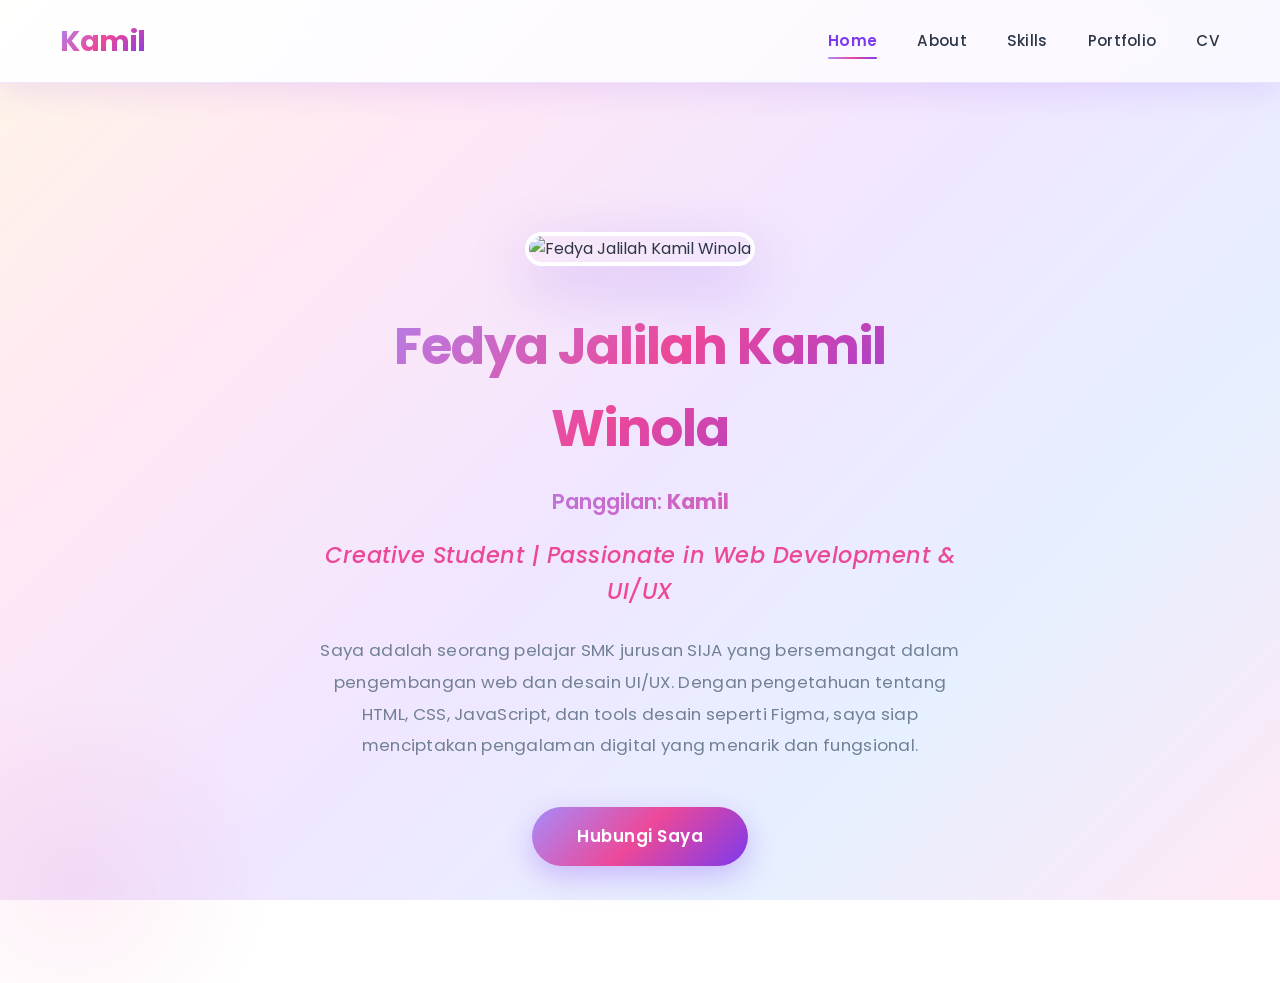
==== index.html @ b24539f2 "profil kamil" ====
<!DOCTYPE html>
<html lang="id">
<head>
  <meta charset="UTF-8">
  <meta name="viewport" content="width=device-width, initial-scale=1.0">
  <title>Fedya Jalilah Kamil Winola - Personal Branding</title>
  <link href="https://fonts.googleapis.com/css2?family=Poppins:wght@300;400;500;600;700&family=Playfair+Display:wght@400;700&display=swap" rel="stylesheet">
  <link rel="stylesheet" href="style.css">
</head>
<body>
  <!-- ==================== NAVBAR ==================== -->
  <nav>
    <div class="container">
      <a href="index.html" class="nav-brand">Kamil</a>
      <ul class="nav-menu">
        <li><a href="index.html">Home</a></li>
        <li><a href="about.html">About</a></li>
        <li><a href="skills.html">Skills</a></li>
        <li><a href="portofolio.html">Portfolio</a></li>
        <li><a href="cv.html">CV</a></li>
      </ul>
      <div class="hamburger">
        <span></span>
        <span></span>
        <span></span>
      </div>
    </div>
  </nav>

  <!-- ==================== BAGIAN BERANDA ==================== -->
  <section class="section">
    <div class="container">
      <div class="hero-content">
        <img src="https://i.ibb.co.com/vxZS2JZN/Whats-App-Image-2026-04-15-at-09-50-17.jpg" alt="Fedya Jalilah Kamil Winola" class="profile-img">
        <h1>Fedya Jalilah Kamil Winola</h1>
        <p class="nickname">Panggilan: <strong>Kamil</strong></p>
        <p class="tagline">Creative Student | Passionate in Web Development & UI/UX</p>
        <p class="description">
          Saya adalah seorang pelajar SMK jurusan SIJA yang bersemangat dalam pengembangan web dan desain UI/UX. Dengan pengetahuan tentang HTML, CSS, JavaScript, dan tools desain seperti Figma, saya siap menciptakan pengalaman digital yang menarik dan fungsional.
        </p>
        <a href="cv.html" class="cta-button">Hubungi Saya</a>
      </div>
    </div>
  </section>

  <script src="sript.js"></script>
</body>
</html>
---- style.css ----
/* ==================== GAYA UMUM ==================== */
* {
  margin: 0;
  padding: 0;
  box-sizing: border-box;
}

:root {
  --primary-light: #a78bfa;
  --primary-dark: #7c3aed;
  --secondary-pink: #ec4899;
  --secondary-rose: #f43f5e;
  --bg-white: #ffffff;
  --bg-light: #faf8ff;
  --text-dark: #2d3748;
  --text-gray: #718096;
  --border-light: #e2e8f0;
  --accent-gradient: linear-gradient(135deg, #a78bfa 0%, #ec4899 50%, #7c3aed 100%);
}

html {
  scroll-behavior: smooth;
}

body {
  font-family: 'Poppins', sans-serif;
  background: linear-gradient(135deg, #fff5e6 0%, #ffe8f5 25%, #f0e6ff 50%, #e6f0ff 75%, #ffe8f5 100%);
  background-attachment: fixed;
  color: var(--text-dark);
  line-height: 1.6;
  overflow-x: hidden;
  position: relative;
  width: 100%;
  transition: overflow 0.3s ease;
}

/* Elemen dekoratif latar belakang halus */
body::before {
  content: '';
  position: fixed;
  top: -50%;
  right: -10%;
  width: 500px;
  height: 500px;
  background: radial-gradient(circle, rgba(167, 139, 250, 0.08) 0%, transparent 70%);
  border-radius: 50%;
  pointer-events: none;
  z-index: -1;
}

body::after {
  content: '';
  position: fixed;
  bottom: -20%;
  left: -10%;
  width: 400px;
  height: 400px;
  background: radial-gradient(circle, rgba(236, 72, 153, 0.08) 0%, transparent 70%);
  border-radius: 50%;
  pointer-events: none;
  z-index: -1;
}

/* ==================== KONTAINER ==================== */
.container {
  max-width: 1200px;
  margin: 0 auto;
  padding: 0 20px;
  width: 100%;
  box-sizing: border-box;
}

.section {
  min-height: 100vh;
  display: flex;
  align-items: center;
  justify-content: center;
  padding: 120px 20px 80px;
  position: relative;
  width: 100%;
  box-sizing: border-box;
}

/* ==================== BILAH NAVIGASI ==================== */
nav {
  position: sticky;
  top: 0;
  background: linear-gradient(135deg, rgba(255, 255, 255, 0.95) 0%, rgba(250, 248, 255, 0.95) 100%);
  backdrop-filter: blur(20px);
  box-shadow: 0 8px 32px rgba(124, 58, 237, 0.12);
  z-index: 1000;
  border-bottom: 1px solid rgba(167, 139, 250, 0.2);
  width: 100%;
}

nav .container {
  display: flex;
  justify-content: space-between;
  align-items: center;
  padding: 18px 20px;
  position: relative;
  max-width: 1200px;
  margin: 0 auto;
  width: 100%;
  box-sizing: border-box;
}

.nav-brand {
  font-size: 1.8rem;
  font-weight: 700;
  background: var(--accent-gradient);
  -webkit-background-clip: text;
  -webkit-text-fill-color: transparent;
  background-clip: text;
  text-decoration: none;
  letter-spacing: -0.5px;
  transition: all 0.3s ease;
}

.nav-brand:hover {
  transform: scale(1.05);
  filter: drop-shadow(0 4px 12px rgba(236, 72, 153, 0.2));
}

.nav-menu {
  display: flex;
  list-style: none;
  gap: 40px;
  align-items: center;
}

.nav-menu a {
  text-decoration: none;
  color: var(--text-dark);
  font-weight: 500;
  font-size: 0.95rem;
  position: relative;
  transition: all 0.3s ease;
  letter-spacing: 0.3px;
}

.nav-menu a::after {
  content: '';
  position: absolute;
  width: 0;
  height: 2.5px;
  bottom: -8px;
  left: 0;
  background: var(--accent-gradient);
  transition: width 0.4s cubic-bezier(0.25, 0.46, 0.45, 0.94);
  border-radius: 2px;
}

.nav-menu a:hover::after,
.nav-menu a.active::after {
  width: 100%;
}

.nav-menu a.active {
  color: var(--primary-dark);
  font-weight: 600;
}

.nav-menu a:hover {
  color: var(--secondary-pink);
}

.hamburger {
  display: none;
  flex-direction: column;
  cursor: pointer;
  gap: 6px;
  padding: 0;
  background: none;
  border: none;
  z-index: 1001;
}

.hamburger span {
  width: 28px;
  height: 3px;
  background: var(--primary-dark);
  border-radius: 3px;
  transition: all 0.4s cubic-bezier(0.25, 0.46, 0.45, 0.94);
  display: block;
}

/* ==================== ANIMASI ==================== */
@keyframes fadeIn {
  from {
    opacity: 0;
    transform: translateY(20px);
  }
  to {
    opacity: 1;
    transform: translateY(0);
  }
}

@keyframes slideInLeft {
  from {
    opacity: 0;
    transform: translateX(-30px);
  }
  to {
    opacity: 1;
    transform: translateX(0);
  }
}

@keyframes slideInRight {
  from {
    opacity: 0;
    transform: translateX(30px);
  }
  to {
    opacity: 1;
    transform: translateX(0);
  }
}

@keyframes floatUp {
  0%, 100% {
    transform: translateY(0px);
  }
  50% {
    transform: translateY(-10px);
  }
}

@keyframes pulse {
  0%, 100% {
    opacity: 1;
  }
  50% {
    opacity: 0.5;
  }
}

@keyframes shimmer {
  0% {
    background-position: -1000px 0;
  }
  100% {
    background-position: 1000px 0;
  }
}

.fade-in {
  animation: fadeIn 0.8s ease-out forwards;
}

.slide-in-left {
  animation: slideInLeft 0.8s ease-out forwards;
}

.slide-in-right {
  animation: slideInRight 0.8s ease-out forwards;
}

/* ==================== HALAMAN BERANDA ==================== */
.hero-content {
  text-align: center;
  max-width: 650px;
  margin: 0 auto;
  width: 100%;
  box-sizing: border-box;
}

.profile-img {
  width: 220px;
  height: 220px;
  border-radius: 30px;
  object-fit: cover;
  margin: 0 auto 40px;
  box-shadow: 0 20px 60px rgba(124, 58, 237, 0.25);
  border: 4px solid white;
  position: relative;
  transition: all 0.4s cubic-bezier(0.25, 0.46, 0.45, 0.94);
  animation: fadeIn 0.8s ease-out, floatUp 3s ease-in-out infinite;
}

.profile-img::before {
  content: '';
  position: absolute;
  inset: -8px;
  border-radius: 30px;
  background: var(--accent-gradient);
  z-index: -1;
  opacity: 0;
  transition: opacity 0.3s ease;
}

.profile-img:hover {
  transform: scale(1.08) rotate(2deg);
  box-shadow: 0 30px 80px rgba(236, 72, 153, 0.35);
}

.profile-img:hover::before {
  opacity: 1;
  animation: shimmer 2s infinite;
}

.hero-content h1 {
  font-size: 3.2rem;
  font-weight: 700;
  margin-bottom: 15px;
  background: var(--accent-gradient);
  -webkit-background-clip: text;
  -webkit-text-fill-color: transparent;
  background-clip: text;
  animation: slideInLeft 0.8s ease-out 0.2s both;
  letter-spacing: -1px;
}

.hero-content .nickname {
  font-size: 1.3rem;
  background: linear-gradient(135deg, var(--primary-light), var(--secondary-pink));
  -webkit-background-clip: text;
  -webkit-text-fill-color: transparent;
  background-clip: text;
  font-weight: 600;
  margin-bottom: 20px;
  animation: slideInRight 0.8s ease-out 0.3s both;
}

.tagline {
  font-size: 1.4rem;
  color: var(--secondary-pink);
  margin-bottom: 25px;
  font-style: italic;
  font-weight: 500;
  animation: fadeIn 0.8s ease-out 0.4s both;
  letter-spacing: 0.5px;
}

.description {
  font-size: 1.05rem;
  color: var(--text-gray);
  margin-bottom: 45px;
  line-height: 1.9;
  animation: fadeIn 0.8s ease-out 0.5s both;
  letter-spacing: 0.3px;
}

.cta-button {
  display: inline-block;
  padding: 16px 45px;
  background: var(--accent-gradient);
  color: white;
  text-decoration: none;
  border-radius: 50px;
  font-weight: 600;
  font-size: 1.05rem;
  transition: all 0.4s cubic-bezier(0.25, 0.46, 0.45, 0.94);
  cursor: pointer;
  border: none;
  box-shadow: 0 10px 30px rgba(124, 58, 237, 0.3);
  animation: fadeIn 0.8s ease-out 0.6s both;
  letter-spacing: 0.5px;
  position: relative;
  overflow: hidden;
}

.cta-button::before {
  content: '';
  position: absolute;
  top: 0;
  left: -100%;
  width: 100%;
  height: 100%;
  background: rgba(255, 255, 255, 0.2);
  transition: left 0.5s ease;
}

.cta-button:hover::before {
  left: 100%;
}

.cta-button:hover {
  transform: translateY(-4px);
  box-shadow: 0 15px 45px rgba(236, 72, 153, 0.4);
}

/* ==================== KARTU ==================== */
.card {
  background: white;
  border-radius: 20px;
  padding: 35px;
  box-shadow: 0 8px 32px rgba(124, 58, 237, 0.08);
  border: 1.5px solid rgba(167, 139, 250, 0.15);
  transition: all 0.4s cubic-bezier(0.25, 0.46, 0.45, 0.94);
  animation: fadeIn 0.8s ease-out;
  position: relative;
  overflow: hidden;
}

.card::before {
  content: '';
  position: absolute;
  top: -50%;
  right: -50%;
  width: 200px;
  height: 200px;
  background: radial-gradient(circle, rgba(236, 72, 153, 0.1) 0%, transparent 70%);
  border-radius: 50%;
  transition: all 0.6s ease;
}

.card:hover {
  transform: translateY(-8px);
  box-shadow: 0 20px 50px rgba(124, 58, 237, 0.15);
  border-color: var(--primary-light);
}

.card:hover::before {
  top: -30%;
  right: -30%;
}

.card-title {
  font-size: 1.6rem;
  font-weight: 700;
  margin-bottom: 18px;
  background: var(--accent-gradient);
  -webkit-background-clip: text;
  -webkit-text-fill-color: transparent;
  background-clip: text;
  position: relative;
  z-index: 1;
}

.card-text {
  color: var(--text-gray);
  line-height: 1.85;
  position: relative;
  z-index: 1;
  letter-spacing: 0.3px;
}

/* ==================== KEAHLIAN ==================== */
.skill-item {
  margin-bottom: 35px;
}

.skill-name {
  font-weight: 600;
  margin-bottom: 12px;
  display: flex;
  justify-content: space-between;
  align-items: center;
  font-size: 1.05rem;
  letter-spacing: 0.3px;
}

.skill-percentage {
  background: var(--accent-gradient);
  -webkit-background-clip: text;
  -webkit-text-fill-color: transparent;
  background-clip: text;
  font-weight: 700;
  font-size: 1.1rem;
}

.progress-bar {
  width: 100%;
  height: 10px;
  background: linear-gradient(90deg, rgba(167, 139, 250, 0.08), rgba(236, 72, 153, 0.08));
  border-radius: 12px;
  overflow: hidden;
  position: relative;
  box-shadow: inset 0 2px 8px rgba(0, 0, 0, 0.05);
}

.progress-fill {
  height: 100%;
  background: var(--accent-gradient);
  border-radius: 12px;
  width: 0%;
  animation: fillProgress 1.8s cubic-bezier(0.25, 0.46, 0.45, 0.94) forwards;
  box-shadow: 0 0 20px rgba(236, 72, 153, 0.4);
  position: relative;
}

.progress-fill::after {
  content: '';
  position: absolute;
  top: 0;
  left: 0;
  right: 0;
  bottom: 0;
  background: linear-gradient(90deg, transparent, rgba(255, 255, 255, 0.3), transparent);
  animation: shimmer 2s infinite;
}

@keyframes fillProgress {
  from {
    width: 0%;
  }
  to {
    width: var(--progress-width);
  }
}

/* ==================== PORTOFOLIO ==================== */
.portfolio-grid {
  display: grid;
  grid-template-columns: repeat(auto-fit, minmax(320px, 1fr));
  gap: 35px;
  margin-bottom: 70px;
}

.portfolio-card {
  background: white;
  border-radius: 20px;
  overflow: hidden;
  box-shadow: 0 8px 32px rgba(124, 58, 237, 0.1);
  border: 1.5px solid rgba(167, 139, 250, 0.12);
  transition: all 0.4s cubic-bezier(0.25, 0.46, 0.45, 0.94);
  animation: fadeIn 0.8s ease-out;
  position: relative;
}

.portfolio-card::before {
  content: '';
  position: absolute;
  top: 0;
  left: 0;
  right: 0;
  height: 3px;
  background: var(--accent-gradient);
  transform: scaleX(0);
  transform-origin: left;
  transition: transform 0.4s ease;
  z-index: 2;
}

.portfolio-card:hover {
  transform: translateY(-12px);
  box-shadow: 0 25px 60px rgba(236, 72, 153, 0.2);
  border-color: var(--primary-light);
}

.portfolio-card:hover::before {
  transform: scaleX(1);
}

.portfolio-card-img {
  width: 100%;
  height: 350px;
  object-fit: cover;
  transition: all 0.5s cubic-bezier(0.25, 0.46, 0.45, 0.94);
  filter: brightness(1);
}

.portfolio-card:hover .portfolio-card-img {
  transform: scale(1.08);
  filter: brightness(0.95);
}

.portfolio-card-content {
  padding: 28px;
}

.portfolio-card h3 {
  font-size: 1.4rem;
  font-weight: 700;
  margin-bottom: 12px;
  background: var(--accent-gradient);
  -webkit-background-clip: text;
  -webkit-text-fill-color: transparent;
  background-clip: text;
}

.portfolio-card p {
  color: var(--text-gray);
  margin-bottom: 22px;
  font-size: 0.98rem;
  line-height: 1.7;
  letter-spacing: 0.3px;
}

.portfolio-link {
  display: inline-block;
  padding: 12px 24px;
  background: var(--accent-gradient);
  color: white;
  text-decoration: none;
  border-radius: 25px;
  font-weight: 600;
  font-size: 0.95rem;
  transition: all 0.3s ease;
  box-shadow: 0 4px 15px rgba(124, 58, 237, 0.25);
}

.portfolio-link:hover {
  transform: translateX(6px);
  box-shadow: 0 8px 25px rgba(236, 72, 153, 0.3);
}

/* ==================== BAGIAN SERTIFIKAT ==================== */
.certificate-section {
  margin-top: 80px;
  padding-top: 80px;
  border-top: 2px solid rgba(167, 139, 250, 0.2);
}

.certificate-title {
  text-align: center;
  font-size: 2.3rem;
  font-weight: 700;
  margin-bottom: 50px;
  background: var(--accent-gradient);
  -webkit-background-clip: text;
  -webkit-text-fill-color: transparent;
  background-clip: text;
}

.certificate-grid {
  display: grid;
  grid-template-columns: repeat(auto-fit, minmax(300px, 1fr));
  gap: 35px;
}

.certificate-card {
  background: white;
  border-radius: 20px;
  overflow: hidden;
  box-shadow: 0 8px 32px rgba(124, 58, 237, 0.1);
  border: 2px solid var(--primary-light);
  transition: all 0.4s cubic-bezier(0.25, 0.46, 0.45, 0.94);
  animation: fadeIn 0.8s ease-out;
  cursor: pointer;
  position: relative;
}

.certificate-card::after {
  content: '🔍';
  position: absolute;
  top: 50%;
  left: 50%;
  transform: translate(-50%, -50%);
  font-size: 2.5rem;
  opacity: 0;
  transition: all 0.3s ease;
  z-index: 10;
}

.certificate-card:hover {
  transform: translateY(-12px);
  box-shadow: 0 25px 60px rgba(236, 72, 153, 0.25);
}

.certificate-card:hover::after {
  opacity: 1;
}

.certificate-card:hover img {
  filter: brightness(0.7);
  transform: scale(1.05);
}

.certificate-card img {
  width: 100%;
  height: 400px;
  object-fit: cover;
  transition: all 0.4s ease;
  filter: brightness(1);
}

.certificate-card-content {
  padding: 22px;
  text-align: center;
  background: linear-gradient(135deg, rgba(167, 139, 250, 0.03), rgba(236, 72, 153, 0.03));
}

.certificate-card h3 {
  font-size: 1.2rem;
  font-weight: 700;
  background: var(--accent-gradient);
  -webkit-background-clip: text;
  -webkit-text-fill-color: transparent;
  background-clip: text;
}

/* ==================== HALAMAN CV ==================== */
.cv-container {
  max-width: 850px;
  margin: 0 auto;
  display: grid;
  gap: 45px;
}

.cv-header {
  text-align: center;
  padding-bottom: 40px;
  border-bottom: 2px solid rgba(167, 139, 250, 0.2);
}

.cv-header .profile-img {
  width: 160px;
  height: 160px;
  margin-bottom: 25px;
}

.cv-header h1 {
  font-size: 2.2rem;
  background: var(--accent-gradient);
  -webkit-background-clip: text;
  -webkit-text-fill-color: transparent;
  background-clip: text;
  margin-bottom: 10px;
  letter-spacing: -0.5px;
}

.cv-section {
  animation: fadeIn 0.8s ease-out;
}

.cv-section-title {
  font-size: 1.6rem;
  font-weight: 700;
  background: var(--accent-gradient);
  -webkit-background-clip: text;
  -webkit-text-fill-color: transparent;
  background-clip: text;
  margin-bottom: 25px;
  padding-bottom: 12px;
  border-bottom: 2.5px solid var(--primary-light);
}

.cv-item {
  margin-bottom: 25px;
  padding-bottom: 25px;
  border-bottom: 1px solid rgba(167, 139, 250, 0.1);
  transition: all 0.3s ease;
}

.cv-item:last-child {
  border-bottom: none;
}

.cv-item:hover {
  padding-left: 10px;
}

.cv-item h4 {
  font-size: 1.15rem;
  font-weight: 700;
  color: var(--text-dark);
  margin-bottom: 8px;
  letter-spacing: 0.3px;
}

.cv-item p {
  color: var(--text-gray);
  margin-bottom: 5px;
  font-size: 0.98rem;
  line-height: 1.7;
  letter-spacing: 0.3px;
}

.cv-quote {
  background: linear-gradient(135deg, rgba(167, 139, 250, 0.08), rgba(236, 72, 153, 0.08));
  padding: 40px;
  border-radius: 20px;
  border-left: 5px solid var(--primary-dark);
  border-right: 5px solid var(--secondary-pink);
  font-style: italic;
  text-align: center;
  background-clip: padding-box;
  color: var(--primary-dark);
  font-weight: 600;
  font-size: 1.2rem;
  animation: fadeIn 0.8s ease-out;
  letter-spacing: 0.3px;
  line-height: 1.8;
  box-shadow: 0 8px 32px rgba(124, 58, 237, 0.1);
}

/* ==================== BAGIAN KONTAK ==================== */
.contact-grid {
  display: grid;
  grid-template-columns: repeat(auto-fit, minmax(220px, 1fr));
  gap: 25px;
  margin-top: 25px;
}

.contact-card {
  background: white;
  border: 2px solid rgba(167, 139, 250, 0.15);
  border-radius: 18px;
  padding: 30px 25px;
  text-align: center;
  text-decoration: none;
  transition: all 0.4s cubic-bezier(0.25, 0.46, 0.45, 0.94);
  cursor: pointer;
  position: relative;
  overflow: hidden;
  display: flex;
  flex-direction: column;
  align-items: center;
  gap: 15px;
  box-shadow: 0 4px 15px rgba(124, 58, 237, 0.08);
}

.contact-card::before {
  content: '';
  position: absolute;
  top: 0;
  left: 0;
  right: 0;
  height: 3px;
  background: var(--accent-gradient);
  transform: scaleX(0);
  transform-origin: left;
  transition: transform 0.4s ease;
}

.contact-card:hover {
  transform: translateY(-8px);
  border-color: var(--primary-light);
  box-shadow: 0 15px 40px rgba(124, 58, 237, 0.15);
}

.contact-card:hover::before {
  transform: scaleX(1);
}

.contact-icon {
  font-size: 2.5rem;
  transition: all 0.3s ease;
}

.contact-card:hover .contact-icon {
  transform: scale(1.2) rotate(5deg);
}

.contact-card h3 {
  font-size: 1.2rem;
  font-weight: 700;
  color: var(--primary-dark);
  margin: 0;
}

.contact-card p {
  color: var(--text-gray);
  font-size: 0.95rem;
  margin: 0;
  word-break: break-word;
  transition: all 0.3s ease;
}

.contact-card:hover p {
  color: var(--primary-light);
}

/* ==================== HALAMAN TENTANG ==================== */
.about-grid {
  display: grid;
  grid-template-columns: repeat(auto-fit, minmax(320px, 1fr));
  gap: 35px;
}

.info-card {
  background: white;
  border-radius: 20px;
  padding: 35px;
  box-shadow: 0 8px 32px rgba(124, 58, 237, 0.08);
  border: 1.5px solid rgba(167, 139, 250, 0.12);
  transition: all 0.4s cubic-bezier(0.25, 0.46, 0.45, 0.94);
  animation: fadeIn 0.8s ease-out;
  position: relative;
  overflow: hidden;
}

.info-card::before {
  content: '';
  position: absolute;
  top: 0;
  left: 0;
  right: 0;
  height: 4px;
  background: var(--accent-gradient);
  transform: scaleX(0);
  transform-origin: left;
  transition: transform 0.4s ease;
}

.info-card:hover {
  transform: translateY(-10px);
  box-shadow: 0 20px 50px rgba(124, 58, 237, 0.15);
  border-color: var(--primary-light);
}

.info-card:hover::before {
  transform: scaleX(1);
}

.info-card h3 {
  font-size: 1.4rem;
  font-weight: 700;
  background: var(--accent-gradient);
  -webkit-background-clip: text;
  -webkit-text-fill-color: transparent;
  background-clip: text;
  margin-bottom: 20px;
  display: flex;
  align-items: center;
  gap: 12px;
  position: relative;
  z-index: 1;
}

.info-card ul {
  list-style: none;
  margin: 0;
}

.info-card li {
  padding: 12px 0;
  color: var(--text-gray);
  border-bottom: 1px solid rgba(167, 139, 250, 0.1);
  transition: all 0.3s ease;
  position: relative;
  z-index: 1;
  letter-spacing: 0.3px;
}

.info-card li:last-child {
  border-bottom: none;
}

.info-card li:hover {
  color: var(--primary-dark);
  padding-left: 12px;
  transform: translateX(5px);
}

/* ==================== DESAIN RESPONSIF ==================== */
@media (max-width: 768px) {
  .hamburger {
    display: flex;
  }

  .nav-menu {
    position: fixed;
    top: 65px;
    left: 0;
    right: 0;
    width: 100%;
    background: linear-gradient(135deg, rgba(255, 255, 255, 0.98) 0%, rgba(250, 248, 255, 0.98) 100%);
    flex-direction: column;
    gap: 0;
    padding: 0;
    margin: 0;
    box-shadow: 0 8px 32px rgba(124, 58, 237, 0.12);
    max-height: 0;
    overflow: hidden;
    transition: max-height 0.4s cubic-bezier(0.25, 0.46, 0.45, 0.94);
    border-bottom: 1px solid rgba(167, 139, 250, 0.2);
    backdrop-filter: blur(10px);
    z-index: 999;
  }

  .nav-menu.active {
    max-height: 100vh;
    overflow-y: auto;
  }

  .nav-menu li {
    border-bottom: 1px solid rgba(167, 139, 250, 0.08);
    margin: 0;
    list-style: none;
  }

  .nav-menu li:last-child {
    border-bottom: none;
  }

  .nav-menu a {
    display: block;
    padding: 16px 20px;
    text-decoration: none;
    color: var(--text-dark);
    font-weight: 500;
    transition: all 0.3s ease;
  }

  .nav-menu a::after {
    display: none;
  }

  .nav-menu a:hover {
    background: linear-gradient(135deg, rgba(167, 139, 250, 0.08), rgba(236, 72, 153, 0.08));
    color: var(--primary-dark);
    padding-left: 24px;
  }

  .nav-menu a.active {
    background: linear-gradient(135deg, rgba(167, 139, 250, 0.12), rgba(236, 72, 153, 0.12));
    color: var(--primary-dark);
    font-weight: 600;
    border-left: 4px solid var(--primary-dark);
    padding-left: 16px;
  }

  .hamburger.active span:nth-child(1) {
    transform: rotate(45deg) translate(12px, 10px);
  }

  .hamburger.active span:nth-child(2) {
    opacity: 0;
  }

  .hamburger.active span:nth-child(3) {
    transform: rotate(-45deg) translate(8px, -8px);
  }

  .hero-content h1 {
    font-size: 2.2rem;
  }

  .hero-content .nickname {
    font-size: 1.1rem;
  }

  .tagline {
    font-size: 1.1rem;
  }

  .description {
    font-size: 0.98rem;
  }

  .profile-img {
    width: 160px;
    height: 160px;
  }

  .section {
    padding: 100px 20px 60px;
    width: 100%;
  }

  nav .container {
    padding: 14px 20px;
  }

  .nav-brand {
    font-size: 1.6rem;
  }

  .portfolio-grid,
  .certificate-grid,
  .about-grid {
    grid-template-columns: 1fr;
    gap: 25px;
  }

  .cv-container {
    max-width: 100%;
  }

  .page-title {
    font-size: 2.2rem;
    margin-bottom: 40px;
  }

  .page-title::after {
    width: 50px;
  }

  .card {
    padding: 25px;
  }

  .info-card {
    padding: 25px;
  }

  .certificate-card img {
    height: 220px;
  }
}

@media (max-width: 480px) {
  .hero-content h1 {
    font-size: 1.8rem;
  }

  .hero-content .nickname {
    font-size: 0.95rem;
  }

  .tagline {
    font-size: 0.95rem;
  }

  .description {
    font-size: 0.9rem;
    margin-bottom: 30px;
  }

  .cta-button {
    padding: 12px 30px;
    font-size: 0.9rem;
  }

  .profile-img {
    width: 140px;
    height: 140px;
  }

  .card {
    padding: 20px;
  }

  .section {
    padding: 80px 15px 50px;
  }

  nav .container {
    padding: 12px 15px;
  }

  .page-title {
    font-size: 1.6rem;
    margin-bottom: 30px;
  }

  .page-title::after {
    width: 40px;
  }

  .nav-brand {
    font-size: 1.5rem;
  }

  .info-card {
    padding: 20px;
  }

  .certificate-card img {
    height: 180px;
  }

  .cv-header h1 {
    font-size: 1.8rem;
  }

  .cv-section-title {
    font-size: 1.3rem;
  }

  .portfolio-link {
    padding: 10px 18px;
    font-size: 0.85rem;
  }
}

/* ==================== CONTACT RESPONSIVE ==================== */
@media (max-width: 768px) {
  .contact-grid {
    grid-template-columns: 1fr;
    gap: 20px;
  }

  .contact-card {
    padding: 25px 20px;
  }

  .contact-icon {
    font-size: 2rem;
  }

  .contact-card h3 {
    font-size: 1.1rem;
  }

  .contact-card p {
    font-size: 0.9rem;
  }
}

/* ==================== PAGE TITLE ==================== */
.page-title {
  text-align: center;
  font-size: 2.8rem;
  font-weight: 700;
  margin-bottom: 50px;
  background: var(--accent-gradient);
  -webkit-background-clip: text;
  -webkit-text-fill-color: transparent;
  background-clip: text;
  animation: fadeIn 0.8s ease-out;
  letter-spacing: -0.5px;
  position: relative;
}

.page-title::after {
  content: '';
  position: absolute;
  bottom: -15px;
  left: 50%;
  transform: translateX(-50%);
  width: 60px;
  height: 4px;
  background: var(--accent-gradient);
  border-radius: 2px;
}

/* ==================== UTILITY CLASSES ==================== */
.text-center {
  text-align: center;
}

.mt-20 {
  margin-top: 20px;
}

.mt-40 {
  margin-top: 40px;
}

.mb-20 {
  margin-bottom: 20px;
}

.mb-40 {
  margin-bottom: 40px;
}

/* ==================== MODAL LIGHTBOX ==================== */
.modal {
  display: none;
  position: fixed;
  z-index: 2000;
  left: 0;
  top: 0;
  width: 100%;
  height: 100%;
  background-color: rgba(0, 0, 0, 0.8);
  animation: fadeIn 0.3s ease-out;
}

.modal.active {
  display: flex;
  align-items: center;
  justify-content: center;
}

.modal-content {
  position: relative;
  background-color: white;
  padding: 20px;
  border-radius: 15px;
  max-width: 90%;
  max-height: 90vh;
  animation: slideInUp 0.3s ease-out;
  box-shadow: 0 20px 60px rgba(0, 0, 0, 0.3);
}

@keyframes slideInUp {
  from {
    opacity: 0;
    transform: translateY(30px);
  }
  to {
    opacity: 1;
    transform: translateY(0);
  }
}

.modal-content img {
  max-width: 100%;
  max-height: 80vh;
  border-radius: 10px;
  display: block;
}

.close-modal {
  position: absolute;
  right: 20px;
  top: 15px;
  font-size: 2rem;
  font-weight: bold;
  color: var(--primary-dark);
  cursor: pointer;
  transition: all 0.3s ease;
}

.close-modal:hover {
  color: var(--primary-light);
  transform: scale(1.2);
}
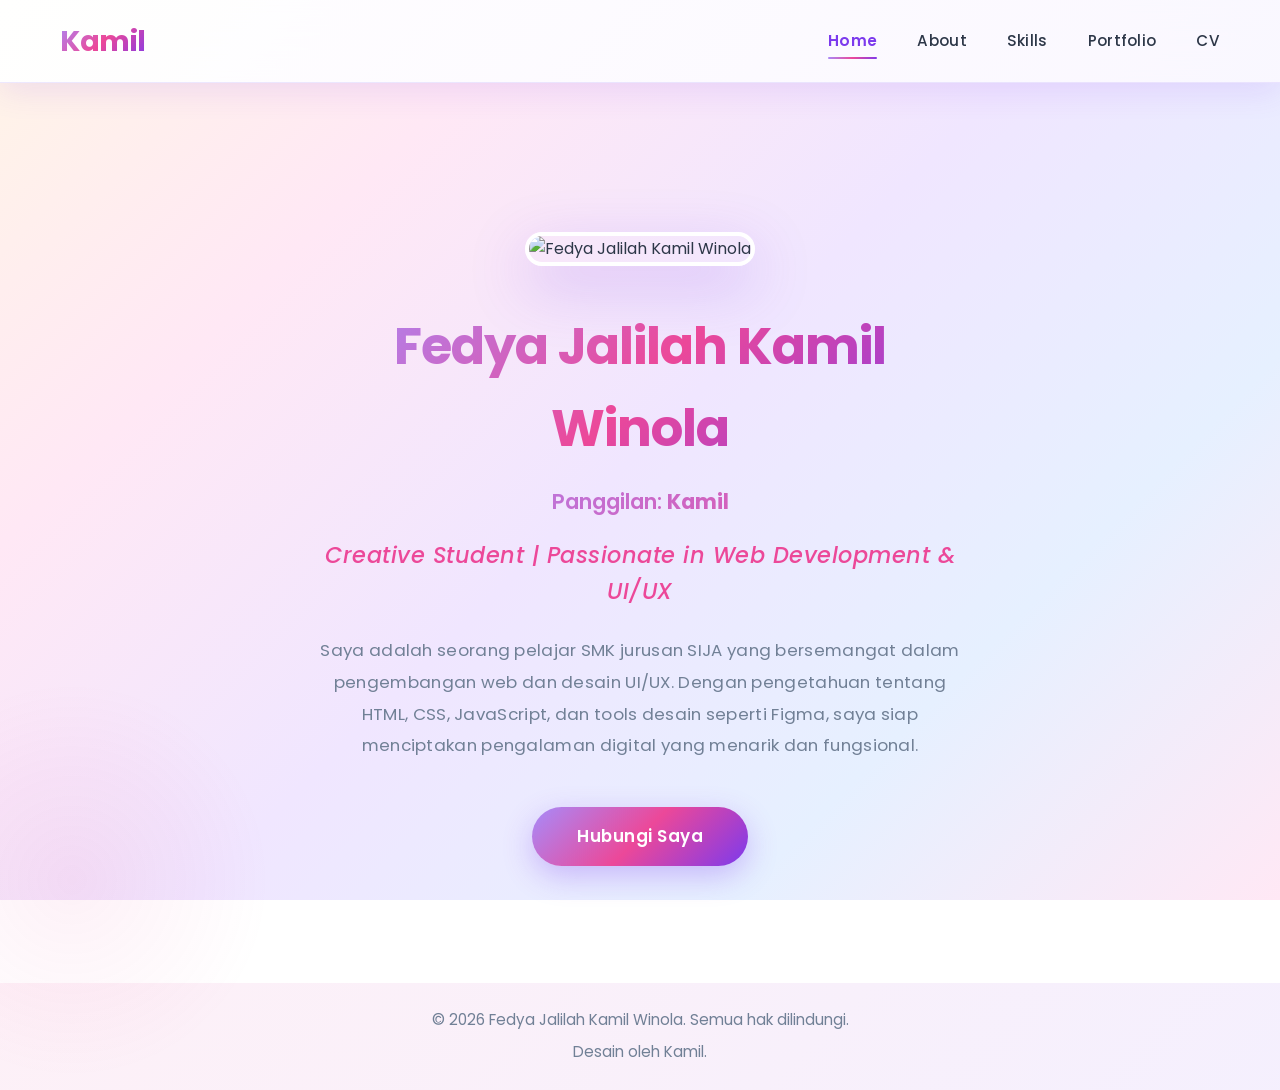
==== commit bbe517c1: "Add files via upload" ====
--- a/index.html
+++ b/index.html
@@ -43,6 +43,13 @@
     </div>
   </section>
 
+  <footer class="site-footer">
+    <div class="container">
+      <p>© 2026 Fedya Jalilah Kamil Winola. Semua hak dilindungi.</p>
+      <p>Desain oleh Kamil.</p>
+    </div>
+  </footer>
+
   <script src="sript.js"></script>
 </body>
 </html>
--- a/style.css
+++ b/style.css
@@ -698,8 +698,8 @@
 }
 
 .cv-header .profile-img {
-  width: 160px;
-  height: 160px;
+  width: 300px;
+  height: 300px;
   margin-bottom: 25px;
 }
 
@@ -715,6 +715,20 @@
 
 .cv-section {
   animation: fadeIn 0.8s ease-out;
+}
+
+.cv-data-grid {
+  display: grid;
+  grid-template-columns: 1fr 1fr;
+  gap: 30px;
+}
+
+.cv-data-column .cv-item {
+  margin-bottom: 20px;
+}
+
+.cv-data-column .cv-item:last-child {
+  margin-bottom: 0;
 }
 
 .cv-section-title {
@@ -935,6 +949,33 @@
   color: var(--primary-dark);
   padding-left: 12px;
   transform: translateX(5px);
+}
+
+/* ==================== FOOTER ==================== */
+.site-footer {
+  background: linear-gradient(135deg, rgba(236, 72, 153, 0.08), rgba(124, 58, 237, 0.08));
+  padding: 25px 0;
+  color: var(--text-dark);
+}
+
+.site-footer .container {
+  display: flex;
+  flex-direction: column;
+  gap: 8px;
+  align-items: center;
+  text-align: center;
+}
+
+.site-footer p {
+  margin: 0;
+  color: var(--text-gray);
+  font-size: 0.95rem;
+}
+
+@media (max-width: 768px) {
+  .site-footer .container {
+    padding: 0 20px;
+  }
 }
 
 /* ==================== DESAIN RESPONSIF ==================== */
@@ -978,6 +1019,11 @@
     border-bottom: none;
   }
 
+  .cv-data-grid {
+    grid-template-columns: 1fr;
+    gap: 20px;
+  }
+
   .nav-menu a {
     display: block;
     padding: 16px 20px;
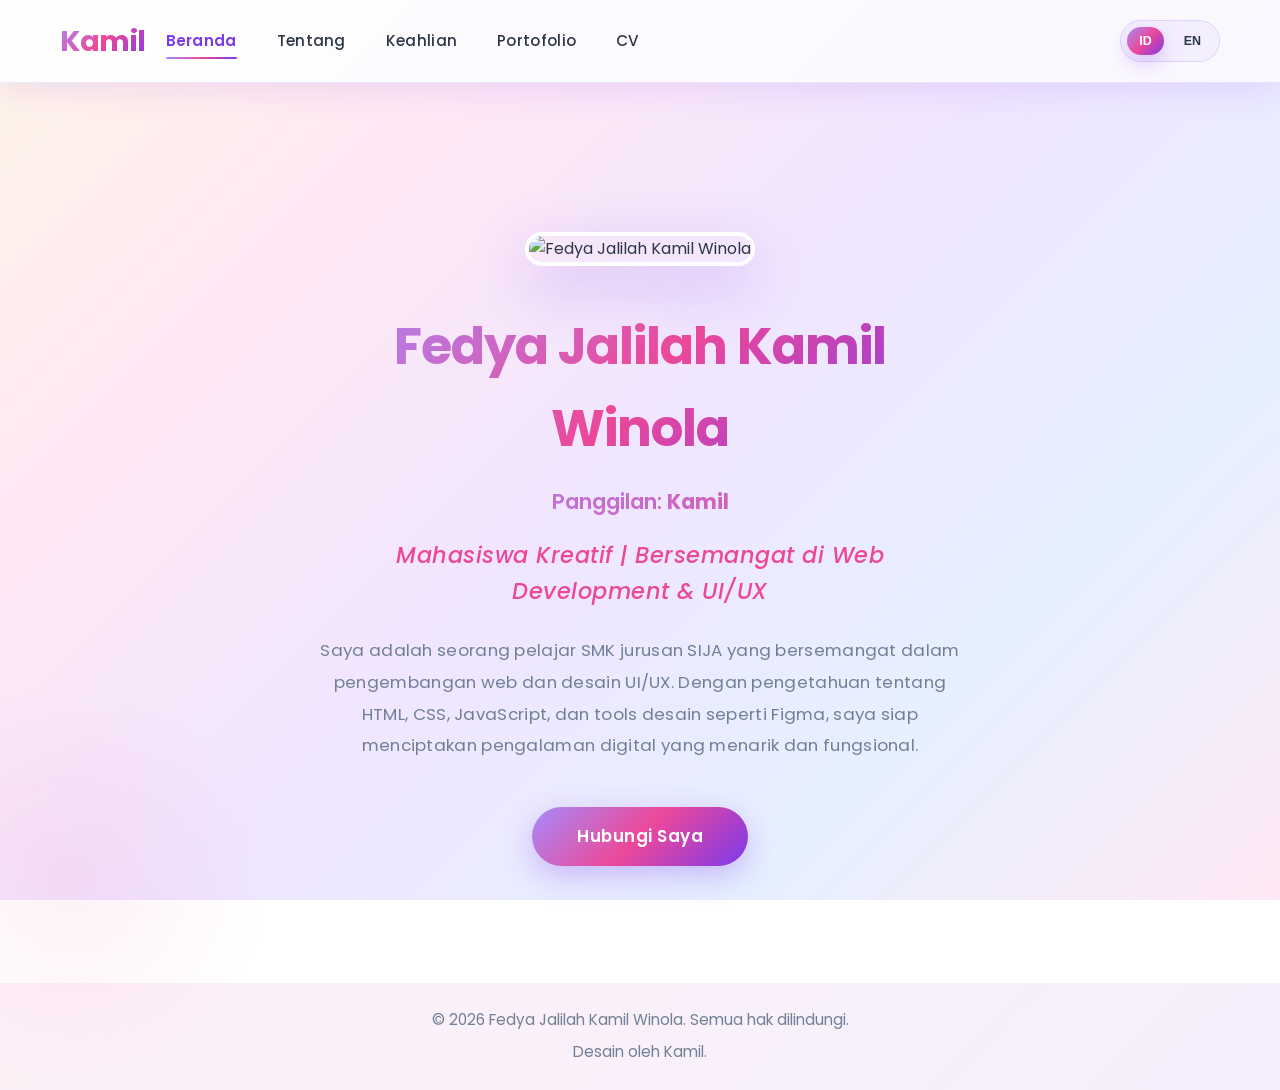
==== commit efe2e8b1: "Add files via upload" ====
--- a/index.html
+++ b/index.html
@@ -13,13 +13,17 @@
     <div class="container">
       <a href="index.html" class="nav-brand">Kamil</a>
       <ul class="nav-menu">
-        <li><a href="index.html">Home</a></li>
-        <li><a href="about.html">About</a></li>
-        <li><a href="skills.html">Skills</a></li>
-        <li><a href="portofolio.html">Portfolio</a></li>
-        <li><a href="cv.html">CV</a></li>
+        <li><a href="index.html" data-i18n="nav.home">Home</a></li>
+        <li><a href="about.html" data-i18n="nav.about">About</a></li>
+        <li><a href="skills.html" data-i18n="nav.skills">Skills</a></li>
+        <li><a href="portofolio.html" data-i18n="nav.portfolio">Portfolio</a></li>
+        <li><a href="cv.html" data-i18n="nav.cv">CV</a></li>
       </ul>
-      <div class="hamburger">
+      <div class="lang-switch" aria-label="Language switcher">
+        <button class="lang-btn active" data-lang="id" type="button">ID</button>
+        <button class="lang-btn" data-lang="en" type="button">EN</button>
+      </div>
+      <div class="hamburger" aria-label="Open menu">
         <span></span>
         <span></span>
         <span></span>
@@ -31,22 +35,22 @@
   <section class="section">
     <div class="container">
       <div class="hero-content">
-        <img src="https://i.ibb.co.com/vxZS2JZN/Whats-App-Image-2026-04-15-at-09-50-17.jpg" alt="Fedya Jalilah Kamil Winola" class="profile-img">
+        <img src="https://i.ibb.co.com/Y7mCXqMb/Screenshot-2026-09-27-215246.png" alt="Fedya Jalilah Kamil Winola" class="profile-img">
         <h1>Fedya Jalilah Kamil Winola</h1>
-        <p class="nickname">Panggilan: <strong>Kamil</strong></p>
-        <p class="tagline">Creative Student | Passionate in Web Development & UI/UX</p>
-        <p class="description">
+        <p class="nickname"><span data-i18n="hero.call">Panggilan:</span> <strong>Kamil</strong></p>
+        <p class="tagline" data-i18n="hero.tagline">Creative Student | Passionate in Web Development & UI/UX</p>
+        <p class="description" data-i18n="hero.description">
           Saya adalah seorang pelajar SMK jurusan SIJA yang bersemangat dalam pengembangan web dan desain UI/UX. Dengan pengetahuan tentang HTML, CSS, JavaScript, dan tools desain seperti Figma, saya siap menciptakan pengalaman digital yang menarik dan fungsional.
         </p>
-        <a href="cv.html" class="cta-button">Hubungi Saya</a>
+        <a href="cv.html" class="cta-button" data-i18n="hero.cta">Hubungi Saya</a>
       </div>
     </div>
   </section>
 
   <footer class="site-footer">
     <div class="container">
-      <p>© 2026 Fedya Jalilah Kamil Winola. Semua hak dilindungi.</p>
-      <p>Desain oleh Kamil.</p>
+      <p data-i18n="footer.copy">© 2026 Fedya Jalilah Kamil Winola. Semua hak dilindungi.</p>
+      <p data-i18n="footer.design">Desain oleh Kamil.</p>
     </div>
   </footer>
 
--- a/style.css
+++ b/style.css
@@ -103,6 +103,36 @@
   margin: 0 auto;
   width: 100%;
   box-sizing: border-box;
+  gap: 20px;
+}
+
+.lang-switch {
+  display: flex;
+  align-items: center;
+  gap: 8px;
+  padding: 6px;
+  background: rgba(167, 139, 250, 0.08);
+  border: 1px solid rgba(124, 58, 237, 0.15);
+  border-radius: 999px;
+  margin-left: auto;
+}
+
+.lang-btn {
+  border: none;
+  background: transparent;
+  color: var(--text-dark);
+  font-weight: 600;
+  font-size: 0.78rem;
+  padding: 7px 12px;
+  border-radius: 999px;
+  cursor: pointer;
+  transition: all 0.3s ease;
+}
+
+.lang-btn.active {
+  background: var(--accent-gradient);
+  color: #fff;
+  box-shadow: 0 8px 20px rgba(124, 58, 237, 0.25);
 }
 
 .nav-brand {
